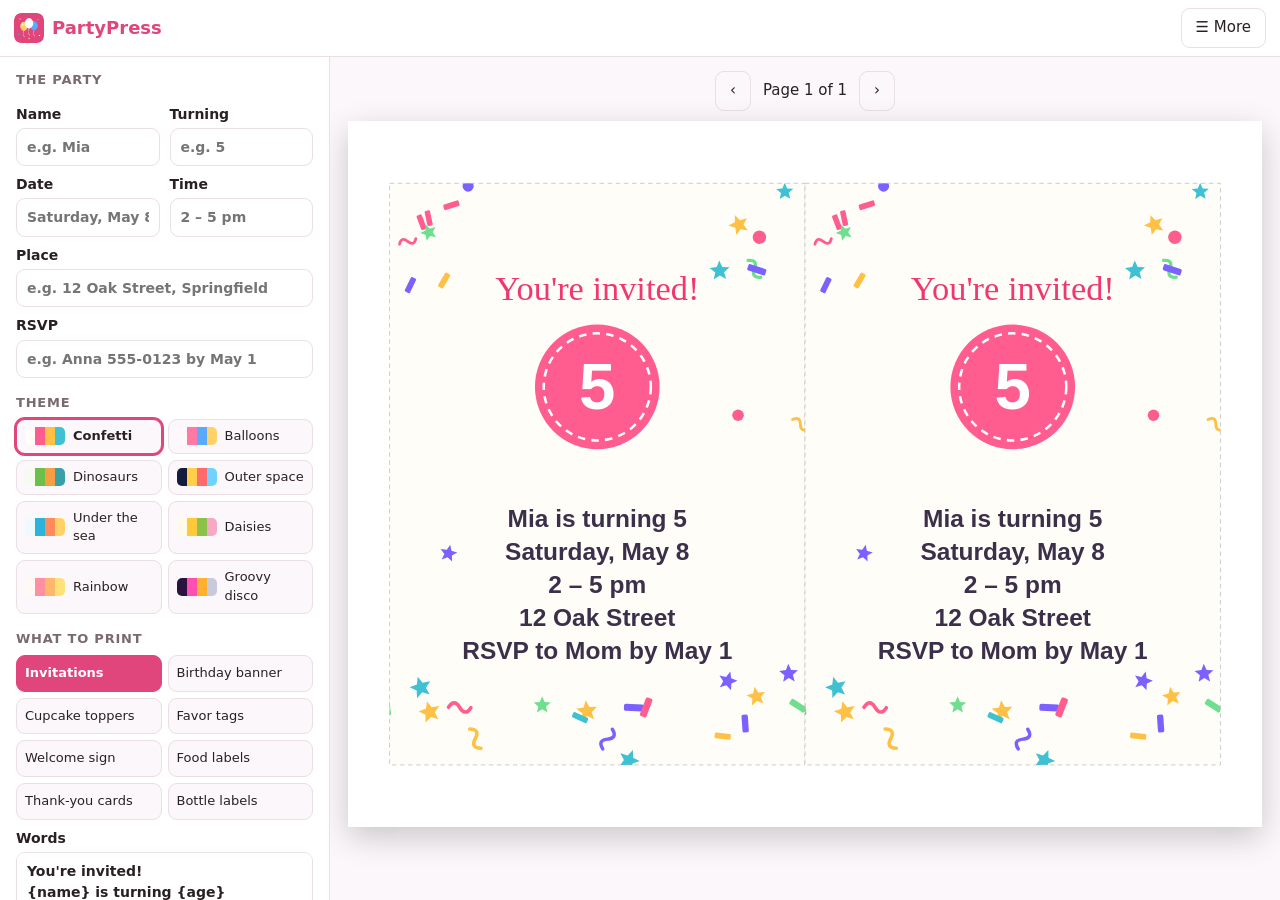
==== index.html @ 756dd114 "Add PartyPress app" ====
<!doctype html>
<html lang="en">
<head>
  <meta charset="utf-8">
  <meta name="viewport" content="width=device-width, initial-scale=1">
  <title>PartyPress – Birthday Party Printables</title>
  <meta name="description" content="Make matching birthday party printables with your child's name and age: invitations, Happy Birthday banner, cupcake toppers, favor tags, welcome sign, food labels and more. Print at home. Private and offline.">
  <meta name="theme-color" content="#e0457b">
  <link rel="manifest" href="manifest.json">
  <link rel="icon" href="icon-192.png">
  <link rel="stylesheet" href="style.css">
</head>
<body>
  <header class="topbar">
    <div class="brand"><img src="icon-192.png" alt="" width="30" height="30"><span>PartyPress</span></div>
    <div class="top-btns">
      <button id="moreBtn" class="tb">☰ More</button>
      <button id="proBtn" class="pro-btn" hidden>★ Get Pro</button>
    </div>
    <div id="menu" class="menu" hidden>
      <button id="resetBtn">Start a new party…</button>
      <a href="help.html" target="_blank" rel="noopener">❓ How to use PartyPress</a>
      <a href="mailto:thequan03072002@gmail.com?subject=PartyPress%20feedback">✉ Feedback &amp; support</a>
      <a href="https://apps.microsoft.com/detail/9MWSF3JMP1GJ" target="_blank" rel="noopener">More apps: PrintCal – photo cards &amp; calendars</a>
    </div>
    <input id="fileIn" type="file" accept="image/*" hidden>
  </header>

  <main class="pane">
    <section class="side">
      <h2>The party</h2>
      <div class="two">
        <label class="field">Name<input id="name" type="text" maxlength="24" placeholder="e.g. Mia"></label>
        <label class="field">Turning<input id="age" type="number" min="0" max="120" placeholder="e.g. 5"></label>
      </div>
      <div class="two">
        <label class="field">Date<input id="date" type="text" maxlength="40" placeholder="Saturday, May 8"></label>
        <label class="field">Time<input id="time" type="text" maxlength="30" placeholder="2 – 5 pm"></label>
      </div>
      <label class="field">Place<input id="place" type="text" maxlength="70" placeholder="e.g. 12 Oak Street, Springfield"></label>
      <label class="field">RSVP<input id="rsvp" type="text" maxlength="60" placeholder="e.g. Anna 555-0123 by May 1"></label>

      <h2>Theme</h2>
      <div id="themes" class="themes"></div>

      <h2>What to print</h2>
      <div id="kinds" class="kinds"></div>
      <div id="optWords">
        <label class="field">Words<textarea id="words" rows="5"></textarea></label>
        <p class="hint">{name}, {age}, {date}, {time}, {place} and {rsvp} are filled in for you.</p>
      </div>
      <div id="optPhoto" class="row-btns"><button id="photoBtn" class="ghost">📷 Add a photo…</button><button id="photoDel" class="ghost">Remove photo</button></div>
      <div id="optBanner"><label class="field">Banner words<input id="bannerText" type="text" maxlength="40"></label></div>
      <div id="optFood"><label class="field">Food & drink labels (one on each line)<textarea id="foods" rows="6"></textarea></label></div>
      <label class="field">Paper<select id="paper"><option value="letter">Letter</option><option value="a4">A4</option></select></label>
      <p id="info" class="hint"></p>
      <div class="row-btns">
        <button id="printBtn" class="primary">🖨 Print</button>
        <button id="saveBtn" class="ghost">💾 Save as picture</button>
      </div>
    </section>
    <section class="main-col">
      <div class="pager"><button id="pgPrev" class="ghost">‹</button><span id="pgInfo"></span><button id="pgNext" class="ghost">›</button></div>
      <div id="preview" class="preview"></div>
    </section>
  </main>

  <dialog id="proDialog" class="dlg">
    <h2>PartyPress Pro</h2>
    <ul class="pro-list">
      <li><strong>All 8 themes</strong> <span class="muted">(Free: Confetti and Balloons)</span></li>
      <li><strong>Welcome sign, food labels, thank-you cards and bottle labels</strong></li>
      <li><strong>Save as picture</strong> – high-resolution files for any print shop</li>
    </ul>
    <div class="pro-opts">
      <div class="pro-opt"><span><b>Party Pass – 1 year</b><small>Every party this year. Not a subscription – nothing renews.</small></span><button id="buyYear" class="ghost">Get 1 year</button></div>
      <div class="pro-opt"><span><b>PartyPress Pro – forever</b><small>Pay once, every birthday from now on.</small></span><button id="buyForever" class="primary">Get forever</button></div>
    </div>
    <p id="proMsg" class="pro-msg" hidden></p>
    <div class="row-btns">
      <button id="restoreBtn" class="ghost">Restore purchase</button>
      <button id="closePro" class="ghost">Not now</button>
    </div>
  </dialog>

  <div id="toast" class="toast" hidden></div>
  <style id="pageRule"></style>
  <div id="printArea"></div>
  <script src="app.js"></script>
</body>
</html>
---- style.css ----
:root {
  --bg: #fbf7fa; --card: #ffffff; --text: #2a2024; --muted: #7a6a70;
  --line: #eadfe2; --accent: #e0457b; --accent-2: #fde7ef; --on-accent: #ffffff; --danger: #b42318;
}
@media (prefers-color-scheme: dark) {
  :root { --bg: #171214; --card: #211a1d; --text: #f3eaed; --muted: #b7a6ad; --line: #3a2f33; --accent: #ff8fb5; --accent-2: #3b2230; --on-accent: #2a1017; --danger: #f97066; }
}
* { box-sizing: border-box; }
[hidden] { display: none !important; }
html, body { height: 100%; }
body { margin: 0; font: 15px/1.45 'Segoe UI', system-ui, sans-serif; background: var(--bg); color: var(--text); display: flex; flex-direction: column; }
button, input, select, textarea { font: inherit; color: inherit; }
button { cursor: pointer; border: 1px solid transparent; border-radius: 9px; padding: 8px 14px; background: var(--accent-2); }
input, select, textarea { background: var(--card); border: 1px solid var(--line); border-radius: 9px; padding: 8px 10px; width: 100%; }
textarea { resize: vertical; }
input:focus, select:focus, textarea:focus, button:focus-visible { outline: 3px solid var(--accent); outline-offset: 1px; }
.primary { background: var(--accent); color: var(--on-accent); font-weight: 700; }
.ghost { background: transparent; border-color: var(--line); }
.ghost:hover, .tb:hover { border-color: var(--accent); }
.danger { color: var(--danger); }
.danger-text { color: var(--danger) !important; }
.muted { color: var(--muted); font-weight: 400; }
.hint { color: var(--muted); font-size: 13px; margin: 6px 0; }
.wide { width: 100%; margin-top: 8px; }

.topbar { display: flex; align-items: center; gap: 14px; padding: 8px 14px; background: var(--card); border-bottom: 1px solid var(--line); position: relative; }
.brand { display: flex; align-items: center; gap: 8px; font-weight: 800; font-size: 18px; color: var(--accent); }
.brand img { border-radius: 7px; }
.tabs { display: flex; gap: 4px; margin-left: 14px; }
.tabs button { background: transparent; font-weight: 600; }
.tabs button.on { background: var(--accent); color: var(--on-accent); }
.top-btns { margin-left: auto; display: flex; gap: 8px; }
.tb { background: transparent; border-color: var(--line); }
.pro-btn { background: #c9a227; color: #2a1d00; font-weight: 800; }
.pro-btn.is-pro { background: var(--accent-2); color: var(--accent); cursor: default; }
.menu { position: absolute; right: 14px; top: 52px; background: var(--card); border: 1px solid var(--line); border-radius: 12px; box-shadow: 0 12px 30px rgba(0,0,0,.18); padding: 6px; z-index: 30; display: flex; flex-direction: column; min-width: 280px; }
.menu button, .menu a { text-align: left; background: transparent; padding: 9px 12px; border-radius: 8px; color: var(--text); text-decoration: none; }
.menu button:hover, .menu a:hover { background: var(--accent-2); }

.pane { flex: 1; display: grid; grid-template-columns: 330px 1fr; min-height: 0; }
.side { padding: 14px 16px; border-right: 1px solid var(--line); overflow: auto; background: var(--card); }
.side h2 { font-size: 13px; text-transform: uppercase; letter-spacing: .06em; color: var(--muted); margin: 16px 0 6px; }
.side h2:first-child { margin-top: 0; }
.main-col { overflow: auto; padding: 14px 18px; min-width: 0; }
.field { display: flex; flex-direction: column; gap: 4px; font-weight: 600; font-size: 14px; margin-top: 8px; }
.two { display: grid; grid-template-columns: 1fr 1fr; gap: 10px; }
.row-btns { display: flex; gap: 8px; flex-wrap: wrap; margin-top: 10px; }
.check { display: flex; align-items: center; gap: 8px; margin-top: 10px; font-size: 14px; }
.check input { width: 18px; height: 18px; accent-color: var(--accent); }
.stats { margin-top: 16px; background: var(--accent-2); border-radius: 10px; padding: 10px 12px; font-size: 14px; line-height: 1.7; }

.list-head { display: flex; gap: 10px; margin-bottom: 10px; }
.list-head select { width: 210px; }
.table-wrap { background: var(--card); border: 1px solid var(--line); border-radius: 12px; overflow: hidden; }
table.guests { width: 100%; border-collapse: collapse; }
.guests th { text-align: left; font-size: 12px; text-transform: uppercase; letter-spacing: .05em; color: var(--muted); padding: 8px 10px; border-bottom: 1px solid var(--line); background: var(--bg); }
.guests td { padding: 7px 10px; border-bottom: 1px solid var(--line); }
.guests tr:last-child td { border-bottom: 0; }
.guests tr:hover td { background: var(--accent-2); }
.guests td.name { font-weight: 600; cursor: pointer; }
.guests select, .guests input { padding: 4px 6px; border-radius: 7px; }
.guests .x { background: transparent; color: var(--muted); padding: 4px 8px; }
.pill { display: inline-block; padding: 1px 9px; border-radius: 99px; font-size: 12px; font-weight: 700; }
.pill.yes { background: #dcfce7; color: #166534; } .pill.no { background: #fee2e2; color: #991b1b; } .pill.maybe { background: #fef3c7; color: #92400e; }
.empty { color: var(--muted); text-align: center; padding: 40px 10px; }

.unseated { display: flex; flex-direction: column; gap: 4px; margin-top: 8px; }
.chip { background: var(--accent-2); border-radius: 8px; padding: 6px 10px; cursor: grab; font-size: 14px; display: flex; justify-content: space-between; gap: 8px; user-select: none; }
.chip small { color: var(--muted); }
.chip.sel { outline: 3px solid var(--accent); }
.chip.grp { border-left: 4px solid var(--accent); }
.room { position: relative; min-height: 900px; min-width: 1100px; background-image: radial-gradient(var(--line) 1px, transparent 1px); background-size: 22px 22px; border-radius: 12px; }
.tbl { position: absolute; background: var(--card); border: 2px solid var(--line); border-radius: 14px; padding: 8px 10px; width: 200px; box-shadow: 0 4px 14px rgba(0,0,0,.08); touch-action: none; }
.tbl.round { border-radius: 60px; padding: 12px 16px; }
.tbl.drop { border-color: var(--accent); box-shadow: 0 0 0 4px var(--accent-2); }
.tbl.full { border-color: #16a34a; }
.tbl.over { border-color: var(--danger); }
.tbl-h { display: flex; justify-content: space-between; align-items: center; cursor: move; font-weight: 800; color: var(--accent); }
.tbl-h small { color: var(--muted); font-weight: 600; }
.tbl-h button { background: transparent; padding: 0 6px; color: var(--muted); }
.tbl ul { list-style: none; margin: 6px 0 0; padding: 0; font-size: 13px; }
.tbl li { display: flex; justify-content: space-between; padding: 2px 4px; border-radius: 6px; cursor: grab; white-space: nowrap; }
.tbl li > span { overflow: hidden; text-overflow: ellipsis; }
.tbl li:hover { background: var(--accent-2); }
.tbl li button { background: transparent; padding: 0 4px; color: var(--muted); font-size: 12px; }
.tbl .seats { display: flex; flex-wrap: wrap; gap: 3px; margin-top: 6px; }
.tbl .seats i { width: 9px; height: 9px; border-radius: 50%; background: var(--line); display: block; }
.tbl .seats i.on { background: var(--accent); }

.kinds { display: grid; grid-template-columns: 1fr 1fr; gap: 6px; }
.kinds button { background: var(--bg); border: 1px solid var(--line); text-align: left; font-size: 13px; padding: 8px; }
.kinds button.on { background: var(--accent); color: var(--on-accent); border-color: var(--accent); font-weight: 700; }
.pager { display: flex; align-items: center; justify-content: center; gap: 12px; margin-bottom: 10px; }
.preview { display: flex; justify-content: center; }
.preview svg { max-width: 100%; height: auto; max-height: calc(100vh - 160px); background: #fff; box-shadow: 0 10px 30px rgba(0,0,0,.2); }

.dlg { border: 1px solid var(--line); border-radius: 16px; padding: 22px; background: var(--card); color: var(--text); max-width: 460px; width: calc(100% - 32px); }
.dlg::backdrop { background: rgba(0,0,0,.5); }
.dlg h2 { margin: 0 0 6px; font-size: 21px; }
.pro-list { padding-left: 20px; line-height: 1.8; }
.pro-msg { background: var(--accent-2); border-radius: 8px; padding: 9px 11px; }
.toast { position: fixed; left: 50%; bottom: 24px; transform: translateX(-50%); background: #1f2937; color: #fff; padding: 11px 18px; border-radius: 10px; z-index: 50; max-width: calc(100% - 24px); }

#printArea { display: none; }
@media print {
  body > *:not(#printArea) { display: none !important; }
  body { background: #fff; display: block; }
  #printArea { display: block; }
}
@media (max-width: 820px) {
  html, body { height: auto; }
  .pane { display: block; }
  .side { border-right: 0; border-bottom: 1px solid var(--line); }
  .tabs { margin-left: 0; }
  .brand span { display: none; }
  .topbar { gap: 8px; padding: 8px; }
  .tabs button { padding: 8px 10px; }
  .guests th:nth-child(2), .guests td:nth-child(2) { display: none; }
}

.themes { display: grid; grid-template-columns: 1fr 1fr; gap: 6px; }
.themes button { display: flex; align-items: center; gap: 8px; background: var(--bg); border: 1px solid var(--line); text-align: left; font-size: 13px; padding: 7px 8px; }
.themes button.on { border-color: var(--accent); box-shadow: 0 0 0 2px var(--accent); font-weight: 700; }
.sw { display: inline-flex; flex: none; }
.sw i { width: 10px; height: 18px; display: block; }
.sw i:first-child { border-radius: 5px 0 0 5px; } .sw i:last-child { border-radius: 0 5px 5px 0; }
.badge { font-size: 10px; font-weight: 800; color: #8a6d00; background: #fdf3c4; border-radius: 99px; padding: 1px 6px; margin-left: auto; }
.pro-opts { display: grid; gap: 8px; margin: 12px 0; }
.pro-opt { display: flex; justify-content: space-between; align-items: center; gap: 12px; border: 1px solid var(--line); border-radius: 12px; padding: 10px 12px; }
.pro-opt b { display: block; }
.pro-opt small { color: var(--muted); }
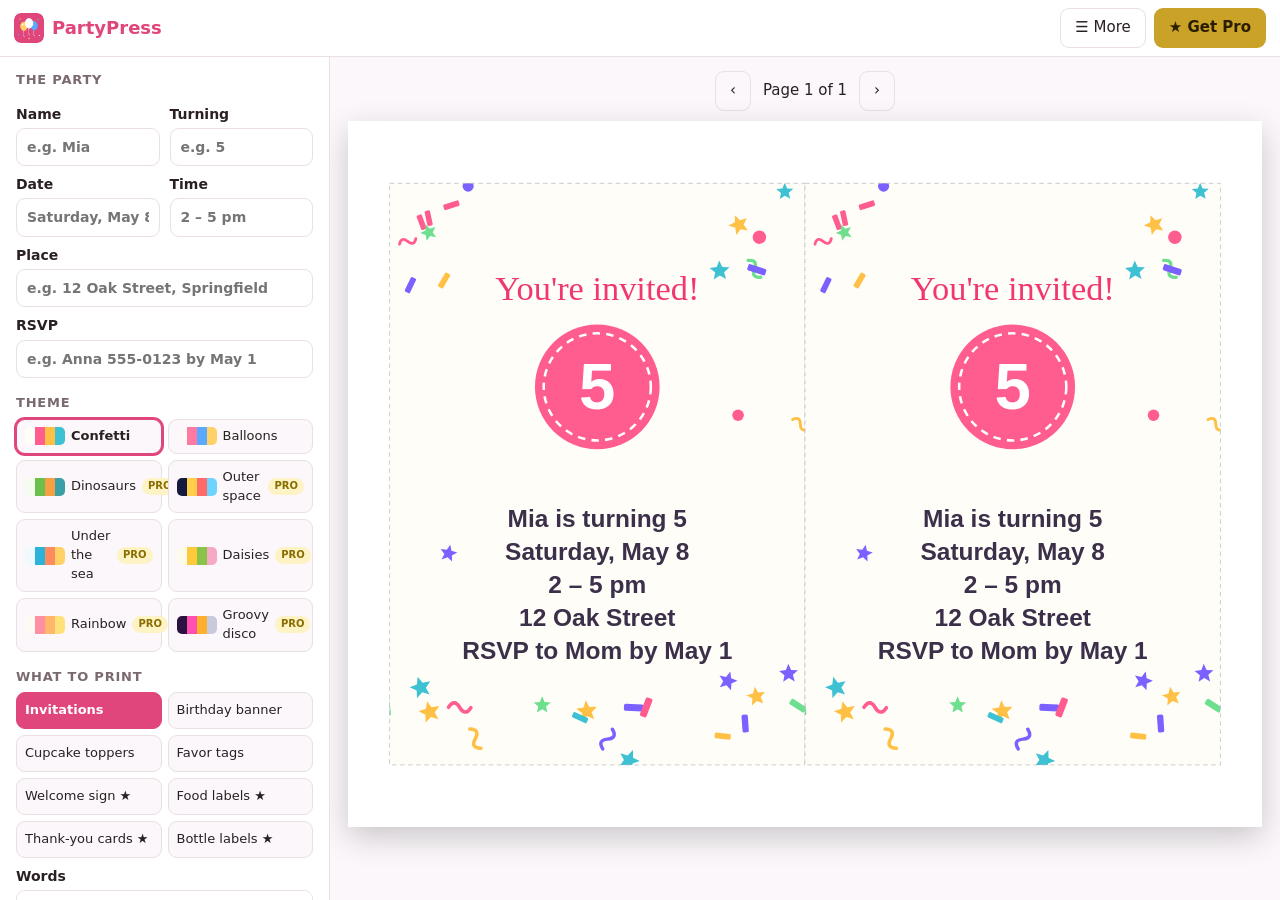
==== commit 825ebf44: "Harden Pro check, close side doors, feedback note" ====
--- a/index.html
+++ b/index.html
@@ -58,6 +58,7 @@
         <button id="printBtn" class="primary">🖨 Print</button>
         <button id="saveBtn" class="ghost">💾 Save as picture</button>
       </div>
+      <p class="feedback">💬 Something not working the way you want? Tell me – <a href="mailto:thequan03072002@gmail.com?subject=PartyPress%20feedback">thequan03072002@gmail.com</a>. I read every message and improve the app.</p>
     </section>
     <section class="main-col">
       <div class="pager"><button id="pgPrev" class="ghost">‹</button><span id="pgInfo"></span><button id="pgNext" class="ghost">›</button></div>
@@ -72,9 +73,10 @@
       <li><strong>Welcome sign, food labels, thank-you cards and bottle labels</strong></li>
       <li><strong>Save as picture</strong> – high-resolution files for any print shop</li>
     </ul>
+    <p class="feedback">💬 Something not working the way you want? Tell me – <a href="mailto:thequan03072002@gmail.com?subject=PartyPress%20feedback">thequan03072002@gmail.com</a>. I read every message and improve the app.</p>
     <div class="pro-opts">
       <div class="pro-opt"><span><b>Party Pass – 1 year</b><small>Every party this year. Not a subscription – nothing renews.</small></span><button id="buyYear" class="ghost">Get 1 year</button></div>
-      <div class="pro-opt"><span><b>PartyPress Pro – forever</b><small>Pay once, every birthday from now on.</small></span><button id="buyForever" class="primary">Get forever</button></div>
+      <div class="pro-opt"><span><b>PartyPress Pro – forever</b><small>Pay once, every birthday from now on.</small></span><button id="buyForever" class="primary" autofocus>Get forever</button></div>
     </div>
     <p id="proMsg" class="pro-msg" hidden></p>
     <div class="row-btns">
--- a/style.css
+++ b/style.css
@@ -118,8 +118,8 @@
   .guests th:nth-child(2), .guests td:nth-child(2) { display: none; }
 }
 
-.themes { display: grid; grid-template-columns: 1fr 1fr; gap: 6px; }
-.themes button { display: flex; align-items: center; gap: 8px; background: var(--bg); border: 1px solid var(--line); text-align: left; font-size: 13px; padding: 7px 8px; }
+.themes { display: grid; grid-template-columns: minmax(0, 1fr) minmax(0, 1fr); gap: 6px; }
+.themes button { min-width: 0; display: flex; align-items: center; gap: 6px; background: var(--bg); border: 1px solid var(--line); text-align: left; font-size: 13px; padding: 7px 8px; }
 .themes button.on { border-color: var(--accent); box-shadow: 0 0 0 2px var(--accent); font-weight: 700; }
 .sw { display: inline-flex; flex: none; }
 .sw i { width: 10px; height: 18px; display: block; }
@@ -129,3 +129,7 @@
 .pro-opt { display: flex; justify-content: space-between; align-items: center; gap: 12px; border: 1px solid var(--line); border-radius: 12px; padding: 10px 12px; }
 .pro-opt b { display: block; }
 .pro-opt small { color: var(--muted); }
+
+/* feedback note */
+.feedback { color: var(--muted); font-size: 12px; line-height: 1.45; margin: 12px 0 0; overflow-wrap: anywhere; }
+.feedback a { color: inherit; text-decoration: underline; }
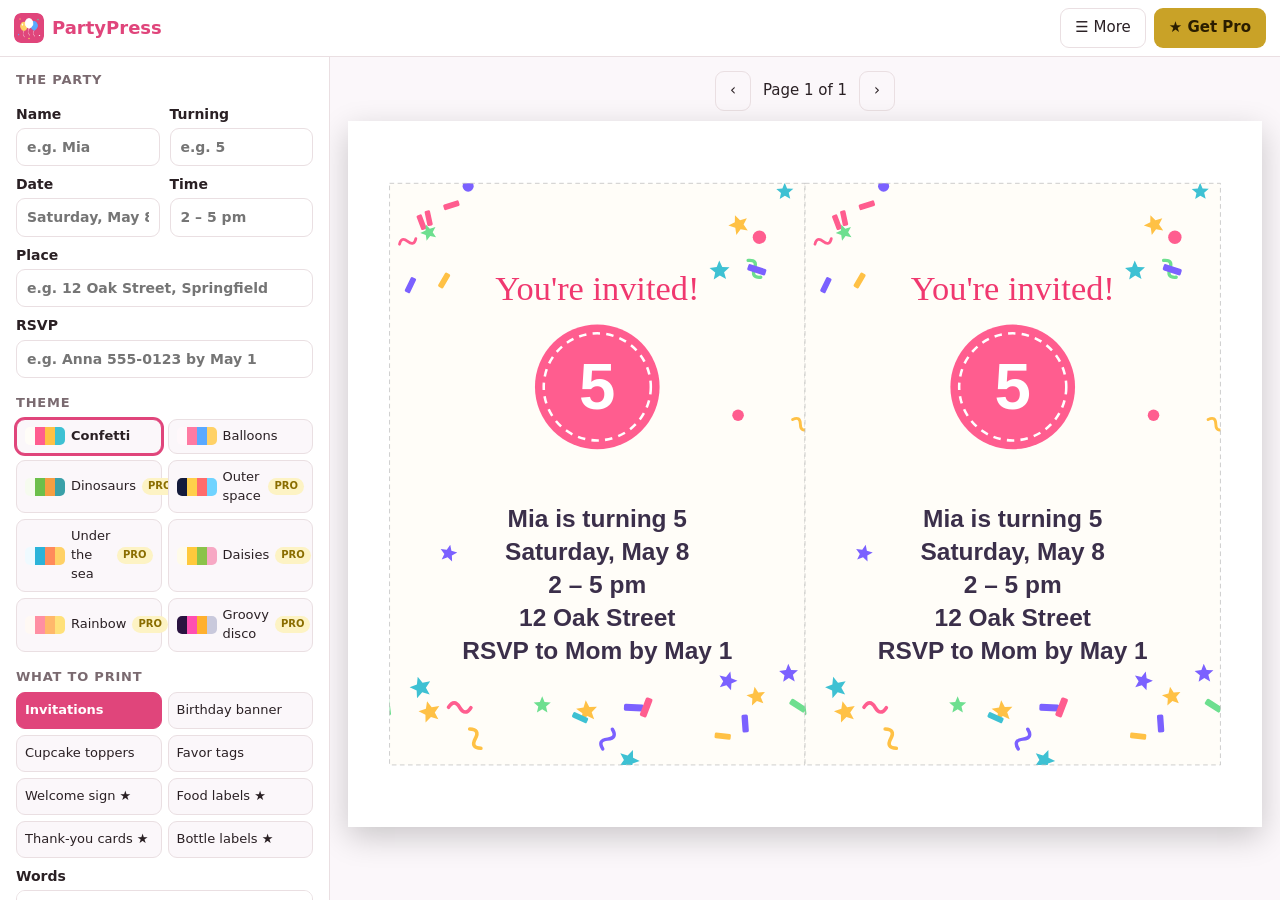
==== commit 2f8df854: "More apps: ColorPress / RecipePress" ====
--- a/index.html
+++ b/index.html
@@ -22,6 +22,8 @@
       <a href="help.html" target="_blank" rel="noopener">❓ How to use PartyPress</a>
       <a href="mailto:thequan03072002@gmail.com?subject=PartyPress%20feedback">✉ Feedback &amp; support</a>
       <a href="https://apps.microsoft.com/detail/9MWSF3JMP1GJ" target="_blank" rel="noopener">More apps: PrintCal – photo cards &amp; calendars</a>
+      <a href="https://apps.microsoft.com/detail/9NWPW90G6DV1" target="_blank" rel="noopener">More apps: CardPress photo card maker</a>
+      <a href="https://apps.microsoft.com/detail/9PJSZZRXMDWN" target="_blank" rel="noopener">More apps: ColorPress coloring page maker</a>
     </div>
     <input id="fileIn" type="file" accept="image/*" hidden>
   </header>
